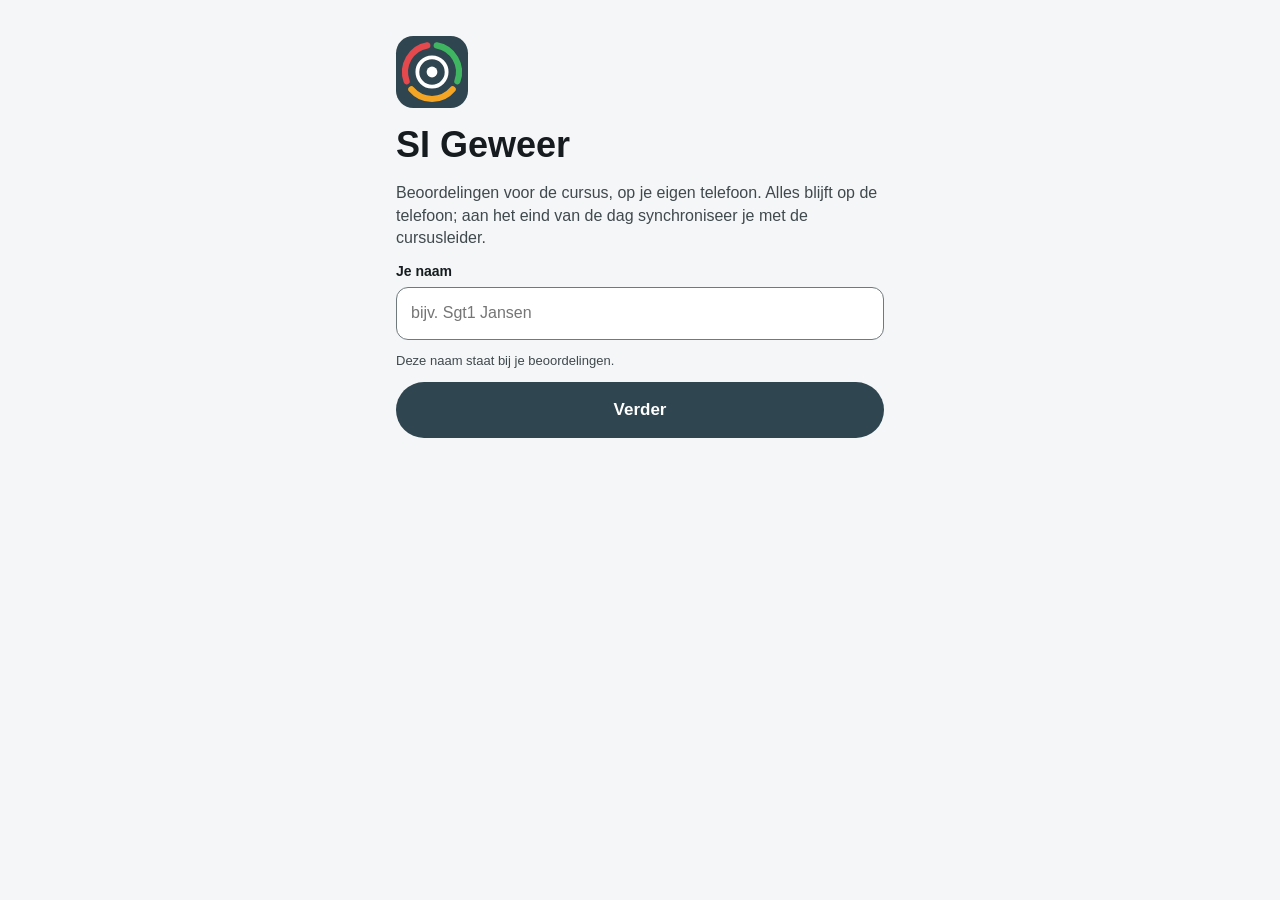
==== index.html @ c65a87d5 "SI Geweer for iPhone: offline web app, same data as the Android app Course + cursisten (man/vrouw), " ====
<!doctype html>
<html lang="nl">
<head>
<meta charset="utf-8">
<meta name="viewport" content="width=device-width, initial-scale=1, viewport-fit=cover">
<!-- offline by design: nothing may be loaded from or sent to anywhere but this app itself -->
<meta http-equiv="Content-Security-Policy" content="default-src 'self'; img-src 'self' data: blob:; style-src 'self' 'unsafe-inline'; script-src 'self'; connect-src 'self'; manifest-src 'self'; worker-src 'self'">
<meta name="theme-color" content="#2F4550">
<meta name="apple-mobile-web-app-capable" content="yes">
<meta name="mobile-web-app-capable" content="yes">
<meta name="apple-mobile-web-app-status-bar-style" content="black-translucent">
<meta name="apple-mobile-web-app-title" content="SI Geweer">
<meta name="format-detection" content="telephone=no">
<title>SI Geweer</title>
<link rel="manifest" href="manifest.webmanifest">
<link rel="apple-touch-icon" href="icons/apple-touch-icon.png">
<link rel="icon" type="image/png" href="icons/icon-192.png">
<link rel="stylesheet" href="style.css">
</head>
<body>
<div id="app"></div>
<div id="dialog"></div>
<div id="toast" role="status" aria-live="polite"></div>
<noscript><p style="padding:24px">SI Geweer heeft JavaScript nodig.</p></noscript>
<script type="module" src="app.js"></script>
</body>
</html>
---- style.css ----
/* SI Geweer web app: the Android app's colours and shapes, iPhone safe areas, light + dark. */
:root {
  --bg: #f4f6f7;
  --surface: #ffffff;
  --surface-low: #eef2f4;
  --surface-high: #e3e8eb;
  --text: #151b1e;
  --muted: #40494d;
  --outline: #70797d;
  --outline-v: #c0c8cc;
  --primary: #2f4550;
  --on-primary: #ffffff;
  --primary-c: #d3e3ea;
  --on-primary-c: #0b1f28;
  --secondary-c: #f2e4c0;
  --on-secondary-c: #241a04;
  --error: #b3261e;
  --error-c: #f9dedc;
  --bar: #2f4550;
  --good: #2e9e4f;
  --fair: #ea8c0a;
  --poor: #d63636;
  --none: rgba(112, 121, 125, 0.5);
  --empty: rgba(220, 227, 231, 0.75);
  --male: #2f7fe8;
  --female: #e0479e;
  --radius: 20px;
  color-scheme: light;
}

@media (prefers-color-scheme: dark) {
  :root {
    --bg: #0f1417;
    --surface: #171d20;
    --surface-low: #171d20;
    --surface-high: #252b2e;
    --text: #dfe3e6;
    --muted: #bfc8cc;
    --outline: #899296;
    --outline-v: #40494d;
    --primary: #a4cad9;
    --on-primary: #05303d;
    --primary-c: #29434e;
    --on-primary-c: #d6e9f1;
    --secondary-c: #524528;
    --on-secondary-c: #f5e5be;
    --error: #f2b8b5;
    --error-c: #601410;
    --bar: #182024;
    --good: #4bc16d;
    --fair: #f5a623;
    --poor: #f0605d;
    --none: rgba(137, 146, 150, 0.75);
    --empty: rgba(58, 67, 71, 0.75);
    --male: #78b0ff;
    --female: #ff80c6;
    color-scheme: dark;
  }
}

* { box-sizing: border-box; -webkit-tap-highlight-color: transparent; }
html { -webkit-text-size-adjust: 100%; }
body {
  margin: 0;
  background: var(--bg);
  color: var(--text);
  font: 16px/1.4 -apple-system, BlinkMacSystemFont, "Segoe UI", Roboto, "Helvetica Neue", Arial, sans-serif;
  min-height: 100vh;
  overscroll-behavior-y: none;
}
button { font: inherit; color: inherit; background: none; border: 0; padding: 0; cursor: pointer; touch-action: manipulation; text-align: left; }
button:disabled { opacity: 0.45; }
input, textarea { font: inherit; font-size: 16px; color: var(--text); }
h1, h2, h3, p { margin: 0; }
.ic { fill: currentColor; flex: none; display: block; }

/* ---------------------------------------------------------------- bars */
.top {
  position: sticky; top: 0; z-index: 10;
  display: flex; align-items: center; gap: 4px;
  min-height: calc(60px + env(safe-area-inset-top));
  padding: env(safe-area-inset-top) 6px 0 4px;
  background: var(--bar); color: #fff;
}
.top .titles { flex: 1; min-width: 0; }
.top .title { font-size: 19px; font-weight: 600; white-space: nowrap; overflow: hidden; text-overflow: ellipsis; }
.top .sub { font-size: 13.5px; opacity: 0.8; white-space: nowrap; overflow: hidden; text-overflow: ellipsis; }
.top .actions { display: flex; align-items: center; }
.navpad { width: 12px; }
.iconbtn { width: 48px; height: 48px; display: grid; place-items: center; border-radius: 50%; flex: none; }
.iconbtn:active { background: rgba(127, 127, 127, 0.2); }
.textbtn { padding: 10px 12px; font-weight: 600; border-radius: 12px; }
.top .textbtn { color: #fff; }

.tabbar {
  position: fixed; left: 0; right: 0; bottom: 0; z-index: 10;
  display: flex; background: var(--surface-high);
  padding: 8px 6px calc(8px + env(safe-area-inset-bottom));
}
.tab { flex: 1; display: flex; flex-direction: column; align-items: center; gap: 4px; font-size: 12.5px; font-weight: 600; color: var(--muted); }
.tabicon { width: 64px; height: 32px; border-radius: 16px; display: grid; place-items: center; }
.tab.on { color: var(--text); }
.tab.on .tabicon { background: var(--secondary-c); color: var(--on-secondary-c); }

.bottombar {
  position: sticky; bottom: 0; z-index: 5;
  display: flex; gap: 12px;
  padding: 14px 16px calc(14px + env(safe-area-inset-bottom));
  background: var(--surface-high);
}
.bottombar .btn { flex: 1; }
.bottombar.two .btn.primary { flex: 1.6; }

/* ---------------------------------------------------------------- page */
.page { padding: 12px 16px 28px; display: flex; flex-direction: column; gap: 12px; }
.page.flush { padding: 8px 0 28px; }
.page.tabbed { padding-bottom: calc(110px + env(safe-area-inset-bottom)); }
.page.narrow { max-width: 520px; margin: 0 auto; padding-top: calc(32px + env(safe-area-inset-top)); }
.padx { padding: 0 16px; }
.bleed { margin: 0 -16px; }
.display { font-size: 36px; font-weight: 800; }
.h2 { font-size: 22px; font-weight: 700; }
.h3 { font-size: 17px; font-weight: 700; margin-top: 6px; }
.phase { font-size: 28px; font-weight: 800; }
.lead { font-size: 16.5px; }
.strong { font-weight: 700; font-size: 17px; }
.muted { color: var(--muted); }
.small { font-size: 13px; }
.center { text-align: center; padding: 24px 0; }
.bad { color: var(--poor); }
.hint { font-size: 13px; color: var(--muted); }
.label { font-size: 14px; font-weight: 600; margin-top: 4px; }
.markwrap { margin-top: 4px; }
.appmark { background: #2f4550; border-radius: 24%; display: grid; place-items: center; }
.appmark svg { width: 100%; height: 100%; }
.appmark path { fill: none; stroke-width: 5.5; stroke-linecap: round; }
.appmark .ring { fill: none; stroke: #fff; stroke-width: 3.4; }
.appmark .dot { fill: #fff; }

/* ---------------------------------------------------------------- buttons */
.btn {
  min-height: 56px; padding: 0 22px; border-radius: 28px;
  display: inline-flex; align-items: center; justify-content: center; gap: 8px;
  font-weight: 600; font-size: 17px; text-align: center;
}
.btn.primary { background: var(--primary); color: var(--on-primary); }
.btn.outline { border: 1.5px solid var(--outline); }
.btn.wide { width: 100%; }
.btn:active { filter: brightness(0.9); }
.text { padding: 10px 12px; border-radius: 12px; font-weight: 600; color: var(--primary); }
.text.danger { color: var(--error); }

.big {
  width: 100%; display: flex; align-items: center; gap: 16px;
  padding: 18px 16px 18px 20px; border-radius: var(--radius);
  background: var(--surface-high);
}
.big.primary { background: var(--primary); color: var(--on-primary); padding-top: 26px; padding-bottom: 26px; }
.big:active { filter: brightness(0.94); }
.bigtext { flex: 1; display: flex; flex-direction: column; }
.bigtitle { font-size: 17px; font-weight: 650; }
.big.primary .bigtitle { font-size: 23px; font-weight: 700; }
.bigsub { font-size: 14.5px; opacity: 0.8; }

.tiles { display: flex; gap: 12px; }
.tile {
  flex: 1; min-width: 0; height: 116px; padding: 16px; border-radius: var(--radius); background: var(--surface-high);
  display: flex; flex-direction: column; justify-content: space-between;
}
.tileicon { color: var(--primary); }
.tiletitle { font-size: 17px; font-weight: 650; }
.tilesub { font-size: 13px; color: var(--muted); white-space: nowrap; overflow: hidden; text-overflow: ellipsis; margin-top: -14px; }

.fab { width: 56px; height: 56px; border-radius: 16px; background: var(--primary); color: var(--on-primary); display: grid; place-items: center; flex: none; }
.efab {
  position: fixed; right: 16px; bottom: calc(18px + env(safe-area-inset-bottom)); z-index: 6;
  display: flex; align-items: center; gap: 8px; padding: 16px 20px; border-radius: 18px;
  background: var(--primary-c); color: var(--on-primary-c); font-weight: 650; box-shadow: 0 4px 14px rgba(0, 0, 0, 0.18);
}
.fabspace { height: 72px; }

/* ---------------------------------------------------------------- cards */
.card { background: var(--surface-high); border-radius: 18px; padding: 14px 16px; display: flex; flex-direction: column; gap: 8px; }
.info { background: var(--secondary-c); color: var(--on-secondary-c); border-radius: 16px; padding: 14px 16px; font-size: 14.5px; }
.info.warn { background: var(--error-c); color: var(--text); }
.infotitle { font-weight: 700; margin-bottom: 4px; }
.infotext { white-space: pre-line; }

.daycard { background: var(--primary-c); color: var(--on-primary-c); border-radius: 24px; padding: 20px; }
.dc-big { font-size: 34px; font-weight: 800; line-height: 1.15; }
.dc-mid { font-size: 24px; font-weight: 800; }
.dc-sub { font-size: 17px; font-weight: 500; margin-top: 2px; }
.pills { display: flex; gap: 6px; margin-top: 16px; }
.pill {
  flex: 1; display: flex; flex-direction: column; align-items: center; padding: 6px 0;
  border-radius: 10px; border: 1px solid color-mix(in srgb, var(--primary) 35%, transparent);
}
.pill b { font-size: 15px; }
.pill span { font-size: 11.5px; }
.pill.done { background: color-mix(in srgb, var(--primary) 22%, transparent); border-color: transparent; }
.pill.cur { background: var(--primary); color: var(--on-primary); border-color: transparent; }

.draft { display: flex; align-items: center; gap: 4px; background: var(--secondary-c); color: var(--on-secondary-c); border-radius: 16px; padding: 8px 8px 8px 16px; }
.draft > div { flex: 1; display: flex; flex-direction: column; }
.draft .btn { min-height: 44px; }

/* ---------------------------------------------------------------- fields */
.field { display: flex; flex-direction: column; gap: 6px; }
.field > span { font-size: 14px; font-weight: 600; }
.field input, .field textarea, .dlginput, .addrow textarea {
  width: 100%; border: 1.5px solid var(--outline); border-radius: 12px; background: var(--surface);
  padding: 14px; outline: none;
}
.field textarea { min-height: 120px; resize: vertical; }
.field input:focus, .field textarea:focus, .dlginput:focus, .addrow textarea:focus { border-color: var(--primary); border-width: 2px; padding: 13.5px; }
input[type="date"] { min-height: 52px; -webkit-appearance: none; appearance: none; }
.dayline { display: flex; gap: 12px; padding: 2px 0; }
.dayline b { width: 58px; flex: none; }

/* ---------------------------------------------------------------- lists */
.list { display: flex; flex-direction: column; }
.row { display: flex; align-items: center; gap: 10px; padding: 8px 4px 8px 12px; border-bottom: 1px solid var(--outline-v); width: 100%; min-height: 60px; }
.row.tall { min-height: 72px; padding: 10px 12px 10px 16px; }
.rowtext { flex: 1; min-width: 0; display: flex; flex-direction: column; }
.rowtitle { font-size: 18px; font-weight: 500; overflow: hidden; text-overflow: ellipsis; }
.row.tall .rowtitle { font-size: 21px; }
.rowsub { font-size: 13.5px; color: var(--muted); }
.chev { opacity: 0.8; display: flex; }
.addrow { display: flex; align-items: center; gap: 10px; }
.addrow textarea { flex: 1; height: 60px; resize: none; line-height: 1.25; }
.gtoggle {
  width: 60px; height: 60px; flex: none; border-radius: 14px; display: flex; flex-direction: column; align-items: center; justify-content: center; gap: 2px;
  font-size: 12px; font-weight: 700;
}
.gtoggle.male { color: var(--male); border: 1.5px solid color-mix(in srgb, var(--male) 60%, transparent); background: color-mix(in srgb, var(--male) 12%, transparent); }
.gtoggle.female { color: var(--female); border: 1.5px solid color-mix(in srgb, var(--female) 60%, transparent); background: color-mix(in srgb, var(--female) 12%, transparent); }
.gi { fill: none; stroke-width: 2.9; stroke-linecap: round; flex: none; display: block; }
.gi.male { stroke: var(--male); }
.gi.female { stroke: var(--female); }

.daybar { margin: 4px 16px; width: calc(100% - 32px); display: flex; align-items: center; gap: 12px; padding: 12px 16px; border-radius: 16px; background: var(--primary-c); color: var(--on-primary-c); }
.daybartext { flex: 1; display: flex; flex-direction: column; }
.daybartext b { font-size: 17px; }
.link { font-weight: 650; font-size: 14px; color: var(--primary); }
@media (prefers-color-scheme: dark) { .daybar .link { color: var(--on-primary-c); } }

/* ---------------------------------------------------------------- rating flow */
.stepper { display: flex; gap: 8px; }
.step { flex: 1; display: flex; align-items: center; justify-content: center; gap: 6px; padding: 10px 0; border-radius: 12px; background: var(--surface-high); font-size: 14px; }
.step.on { background: var(--primary); color: var(--on-primary); font-weight: 700; }
.dot { width: 12px; height: 12px; border-radius: 50%; display: inline-block; flex: none; }
.grades { display: flex; gap: 10px; }
.grade {
  flex: 1; height: 116px; border-radius: 18px; display: flex; flex-direction: column; align-items: center; justify-content: center; gap: 10px;
  border: 1.5px solid; font-weight: 650; font-size: 14px;
}
.gdot { width: 40px; height: 40px; border-radius: 50%; display: grid; place-items: center; color: #fff; }
.glabel { white-space: nowrap; }
.grade.g-GOOD { border-color: color-mix(in srgb, var(--good) 70%, transparent); background: color-mix(in srgb, var(--good) 13%, transparent); }
.grade.g-FAIR { border-color: color-mix(in srgb, var(--fair) 70%, transparent); background: color-mix(in srgb, var(--fair) 13%, transparent); }
.grade.g-POOR { border-color: color-mix(in srgb, var(--poor) 70%, transparent); background: color-mix(in srgb, var(--poor) 13%, transparent); }
.grade.g-GOOD .gdot { background: var(--good); }
.grade.g-FAIR .gdot { background: var(--fair); }
.grade.g-POOR .gdot { background: var(--poor); }
.grade.on { color: #fff; border: 3px solid color-mix(in srgb, var(--text) 55%, transparent); }
.grade.on.g-GOOD { background: var(--good); }
.grade.on.g-FAIR { background: var(--fair); }
.grade.on.g-POOR { background: var(--poor); }
.grade.on .gdot { background: rgba(255, 255, 255, 0.28); }

/* ---------------------------------------------------------------- colours of a grade */
.g-GOOD { background: var(--good); }
.g-FAIR { background: var(--fair); }
.g-POOR { background: var(--poor); }
.g-none { background: var(--none); }

/* ---------------------------------------------------------------- overview */
.seg { display: flex; margin: 4px 16px 6px; border: 1.5px solid var(--outline); border-radius: 22px; overflow: hidden; }
.seg button { flex: 1; text-align: center; padding: 10px 2px; font-size: 13.5px; font-weight: 600; white-space: nowrap; }
.seg button + button { border-left: 1.5px solid var(--outline); }
.seg button.on { background: var(--secondary-c); color: var(--on-secondary-c); }
.grid { display: grid; grid-template-columns: 120px repeat(7, minmax(0, 1fr)); column-gap: 3px; align-items: center; padding: 6px 16px; width: 100%; }
.gridhead { border-bottom: 1px solid var(--outline-v); align-items: end; }
.dh { display: flex; flex-direction: column; align-items: center; font-size: 11.5px; color: var(--muted); }
.dh b { font-size: 14px; color: var(--text); }
.dh.today, .dh.today b { color: var(--primary); }
.dh.today b { font-weight: 900; }
.namecol { display: flex; flex-direction: column; gap: 4px; min-width: 0; padding-right: 6px; }
.nm { display: flex; align-items: center; gap: 4px; font-weight: 500; white-space: nowrap; overflow: hidden; }
.nm > span { overflow: hidden; text-overflow: ellipsis; }
.nm.me { font-weight: 800; }
.gridrow:active { background: var(--surface-high); }
.cell { display: flex; flex-direction: column; gap: 1px; height: 32px; border-radius: 5px; overflow: hidden; }
.cell.empty { background: var(--empty); }
.cell.today { outline: 2px solid var(--primary); outline-offset: -2px; }
.cell.mini { width: 36px; height: 30px; flex: none; }
.cell.sample { width: 42px; height: 34px; flex: none; }
.band { flex: 1; display: flex; gap: 1px; }
.band i { flex: 1; }
.pbar { display: flex; height: 5px; width: 92%; border-radius: 3px; overflow: hidden; background: var(--empty); }
.pbar.thick { height: 10px; width: 100%; border-radius: 5px; }
.legend { padding: 16px; display: flex; flex-direction: column; gap: 10px; border-top: 1px solid var(--outline-v); margin-top: 8px; font-size: 13.5px; }
.legrow { display: flex; align-items: center; gap: 12px; }
.legrow.wrap { flex-wrap: wrap; gap: 14px; }
.lg { display: inline-flex; align-items: center; gap: 6px; }

/* ---------------------------------------------------------------- cursist detail */
.sumhead { display: flex; align-items: center; gap: 8px; font-size: 17px; }
.strip { display: flex; gap: 4px; }
.stripday { flex: 1; display: flex; flex-direction: column; align-items: center; gap: 2px; font-size: 11px; min-width: 0; }
.stripday .cell { width: 100%; height: 30px; }
.dayhead { font-size: 17px; font-weight: 800; margin-top: 10px; }
.rcard { background: var(--surface-low); border: 1px solid var(--outline-v); border-radius: 18px; padding: 14px 16px; display: flex; flex-direction: column; gap: 10px; }
.rchead { display: flex; gap: 8px; align-items: baseline; }
.rchead b { flex: 1; font-size: 14.5px; }
.rchead span { font-size: 13px; color: var(--muted); }
.rphase { display: flex; gap: 10px; }
.rphase .dot { width: 14px; height: 14px; margin-top: 3px; }
.rpt { font-weight: 650; font-size: 15px; }
.rpn { font-size: 15px; white-space: pre-wrap; overflow-wrap: anywhere; }
.rcbtns { display: flex; justify-content: flex-end; }

/* ---------------------------------------------------------------- courses, team, rooster */
.ccard { display: flex; align-items: center; background: var(--surface-high); border-radius: 18px; padding: 4px 4px 4px 0; }
.ccard.on { background: var(--primary-c); color: var(--on-primary-c); }
.ccmain { flex: 1; display: flex; flex-direction: column; padding: 10px 16px; }
.ccmain b { font-size: 17px; }
.person { display: flex; align-items: center; gap: 12px; background: var(--surface-low); border: 1px solid var(--outline-v); border-radius: 16px; padding: 12px 4px 12px 14px; min-height: 66px; }
.person.lead { background: var(--primary-c); color: var(--on-primary-c); border-color: transparent; }
.person .rowtitle { font-size: 17px; font-weight: 650; }
.person.lead .rowsub { color: inherit; opacity: 0.8; }
.initial { width: 40px; height: 40px; border-radius: 50%; display: grid; place-items: center; font-weight: 800; background: var(--primary-c); color: var(--on-primary-c); flex: none; }
.person.lead .initial { background: var(--primary); color: var(--on-primary); }
.rosterrow { padding-top: 4px; padding-bottom: 4px; }
.rc { height: 44px; border-radius: 8px; display: grid; place-items: center; position: relative; }
.rc.yes { color: var(--good); background: color-mix(in srgb, var(--good) 16%, transparent); }
.rc.no { color: var(--poor); background: color-mix(in srgb, var(--poor) 24%, transparent); }
.rc.today { outline: 2px solid var(--primary); outline-offset: -2px; }
.rc.mini { width: 22px; height: 22px; border-radius: 6px; display: inline-grid; }
.stddot { position: absolute; top: 4px; right: 4px; width: 6px; height: 6px; border-radius: 50%; background: var(--poor); }
.rc.mini .stddot { top: 2px; right: 2px; width: 4px; height: 4px; }
.totals { border-top: 1px solid var(--outline-v); padding-top: 10px; padding-bottom: 10px; }
.count { text-align: center; font-size: 13px; color: var(--muted); }
.count.bad { color: var(--poor); font-weight: 800; }
.stdrow { display: flex; gap: 8px; }
.stdday { flex: 1; height: 96px; border-radius: 16px; display: flex; flex-direction: column; align-items: center; justify-content: center; gap: 6px; }
.stdday b { font-size: 21px; }
.stdday.yes { color: var(--good); background: color-mix(in srgb, var(--good) 16%, transparent); }
.stdday.no { color: var(--poor); background: color-mix(in srgb, var(--poor) 24%, transparent); }
.stdday b { color: var(--text); }

/* ---------------------------------------------------------------- dialog + toast */
.scrim { position: fixed; inset: 0; background: rgba(0, 0, 0, 0.42); z-index: 30; }
.dialog {
  position: fixed; z-index: 31; left: 50%; top: 50%; transform: translate(-50%, -50%);
  width: min(90vw, 420px); max-height: 82vh; overflow: auto;
  background: var(--surface); border-radius: 26px; padding: 22px 22px 12px;
  display: flex; flex-direction: column; gap: 14px; box-shadow: 0 10px 40px rgba(0, 0, 0, 0.3);
}
.dialog h2 { font-size: 22px; font-weight: 600; }
.dlgbody { display: flex; flex-direction: column; gap: 8px; color: var(--muted); }
.dlgbtns { display: flex; justify-content: flex-end; gap: 4px; }
.picklist { display: flex; flex-direction: column; }
.pickrow { display: flex; align-items: center; gap: 12px; padding: 10px 6px; border-radius: 12px; color: var(--text); font-size: 16.5px; }
.radio { width: 20px; height: 20px; border-radius: 50%; border: 2px solid var(--outline); flex: none; }
.pickrow.on .radio { border: 6px solid var(--primary); }
.menu { display: flex; flex-direction: column; }
.menuitem { padding: 14px 8px; font-size: 17px; color: var(--text); border-bottom: 1px solid var(--outline-v); }
.menuitem:last-child { border-bottom: 0; }
#toast {
  position: fixed; left: 16px; right: 16px; bottom: calc(100px + env(safe-area-inset-bottom)); z-index: 40;
  background: #2f3336; color: #fff; padding: 14px 16px; border-radius: 10px; font-size: 15px;
  opacity: 0; transform: translateY(12px); transition: opacity 0.2s, transform 0.2s; pointer-events: none;
}
#toast.on { opacity: 1; transform: none; }
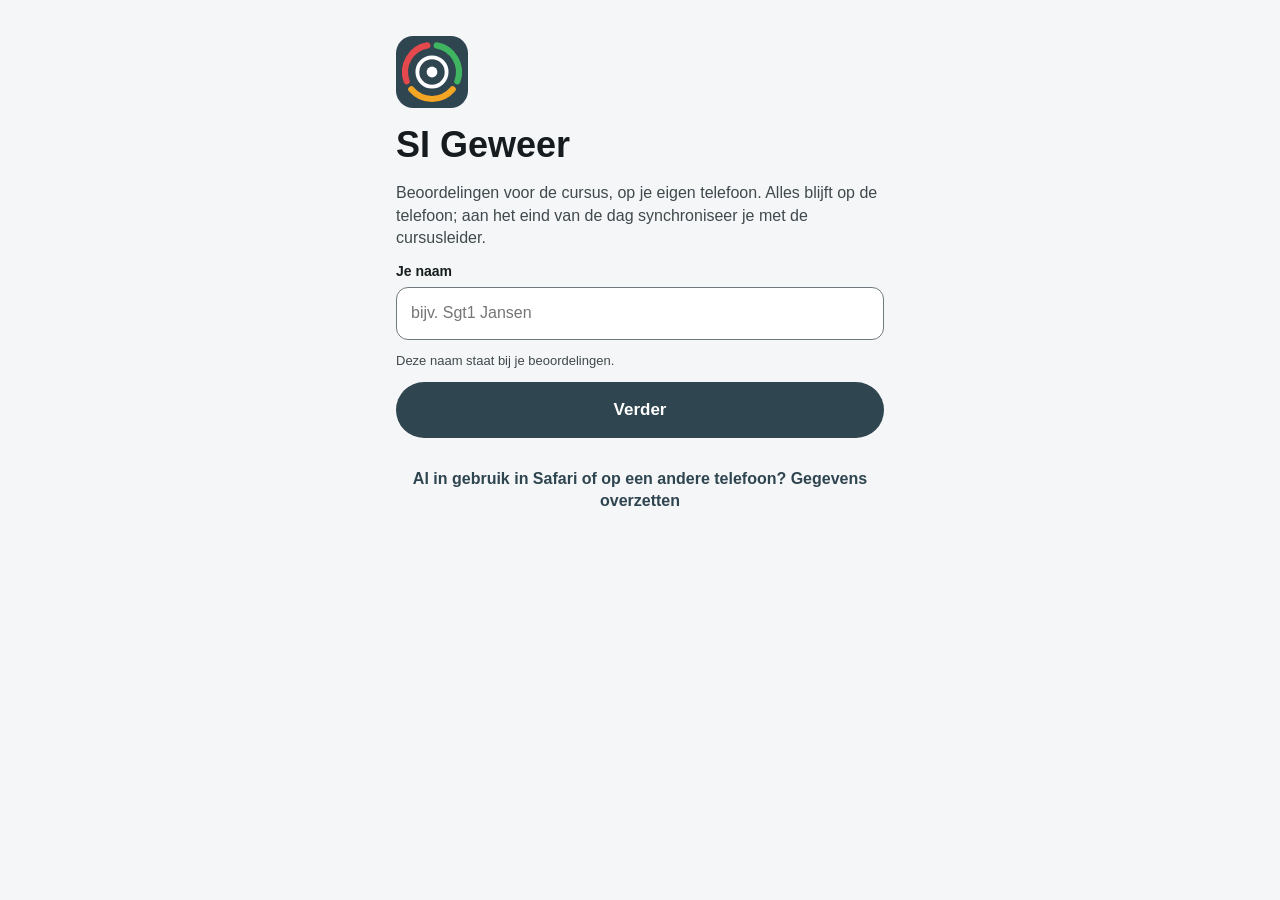
==== commit 7084d2f0: "Synchroniseren via Bluetooth met Android (in Bluefy) + gegevens overzetten In een browser met Web Bl" ====
--- a/index.html
+++ b/index.html
@@ -1,5 +1,5 @@
 <!doctype html>
-<html lang="nl">
+<html lang="nl" translate="no">
 <head>
 <meta charset="utf-8">
 <meta name="viewport" content="width=device-width, initial-scale=1, viewport-fit=cover">
--- a/style.css
+++ b/style.css
@@ -373,3 +373,24 @@
   opacity: 0; transform: translateY(12px); transition: opacity 0.2s, transform 0.2s; pointer-events: none;
 }
 #toast.on { opacity: 1; transform: none; }
+
+/* ---------------------------------------------------------------- names from a photo */
+.srow { display: flex; align-items: center; gap: 2px; padding: 4px 0; border-bottom: 1px solid var(--outline-v); }
+.check { width: 30px; height: 30px; margin: 0 6px; border-radius: 8px; border: 2px solid var(--outline); display: grid; place-items: center; flex: none; }
+.check.on { background: var(--primary); border-color: var(--primary); color: var(--on-primary); }
+.snamewrap { flex: 1; min-width: 0; display: flex; flex-direction: column; gap: 2px; }
+.sname { width: 100%; border: 1.5px solid var(--outline-v); border-radius: 10px; padding: 10px; background: var(--surface); outline: none; }
+.sname:focus { border-color: var(--primary); }
+.srow.off .sname { opacity: 0.5; text-decoration: line-through; }
+
+/* ---------------------------------------------------------------- Bluetooth */
+.btpeers { display: flex; flex-direction: column; gap: 8px; }
+.peer { padding-right: 8px; }
+.peer .text { font-weight: 700; color: var(--primary); padding: 10px 8px; }
+.btdot { width: 34px; height: 34px; border-radius: 50%; display: grid; place-items: center; flex: none; font-weight: 800; }
+.btdot.ok, .btdot.final { background: var(--good); color: #fff; }
+.btdot.error { background: var(--error); color: var(--surface); }
+.btdot.busy { background: var(--primary-c); position: relative; }
+.btdot.busy::after { content: ''; position: absolute; inset: 9px; border-radius: 50%; background: var(--primary); animation: btpulse 0.9s ease-in-out infinite alternate; }
+@keyframes btpulse { from { transform: scale(0.55); opacity: 0.6; } to { transform: scale(1); opacity: 1; } }
+.text.alt { align-self: center; text-align: center; margin-top: 8px; }
